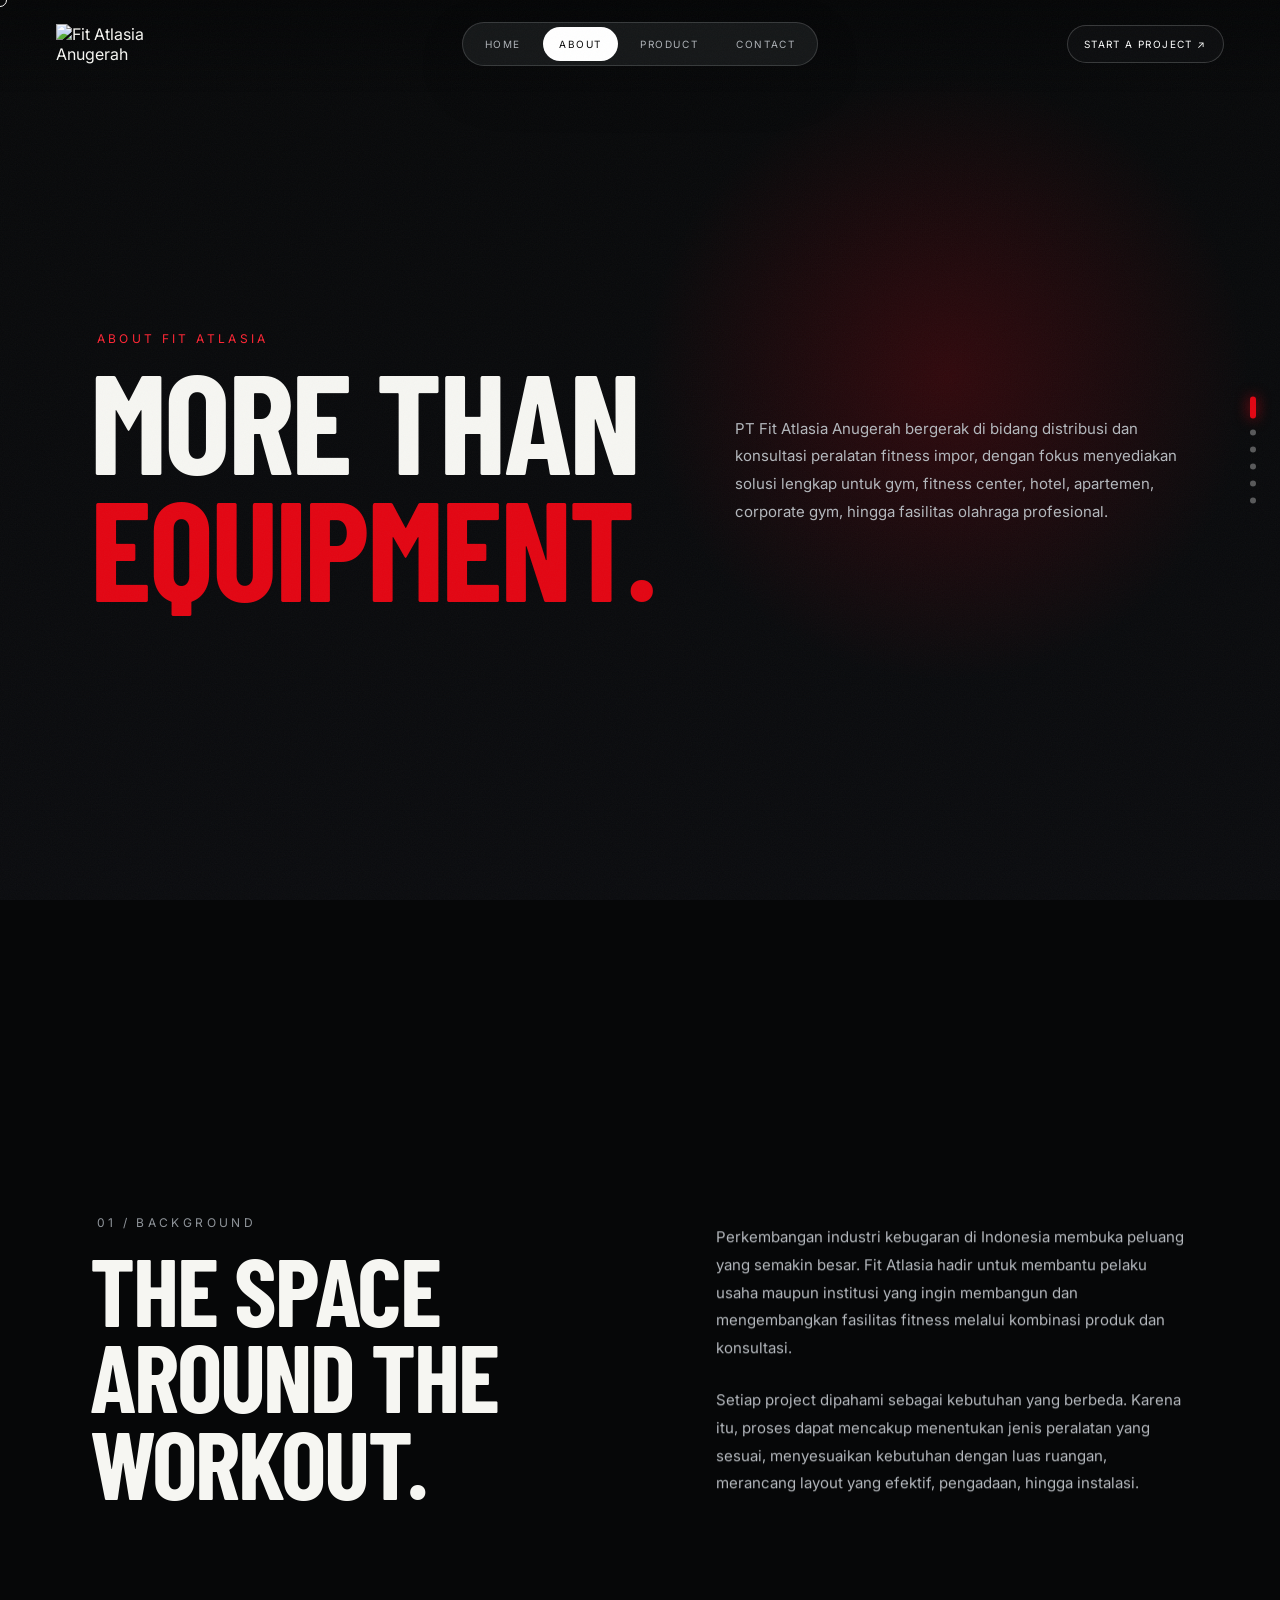
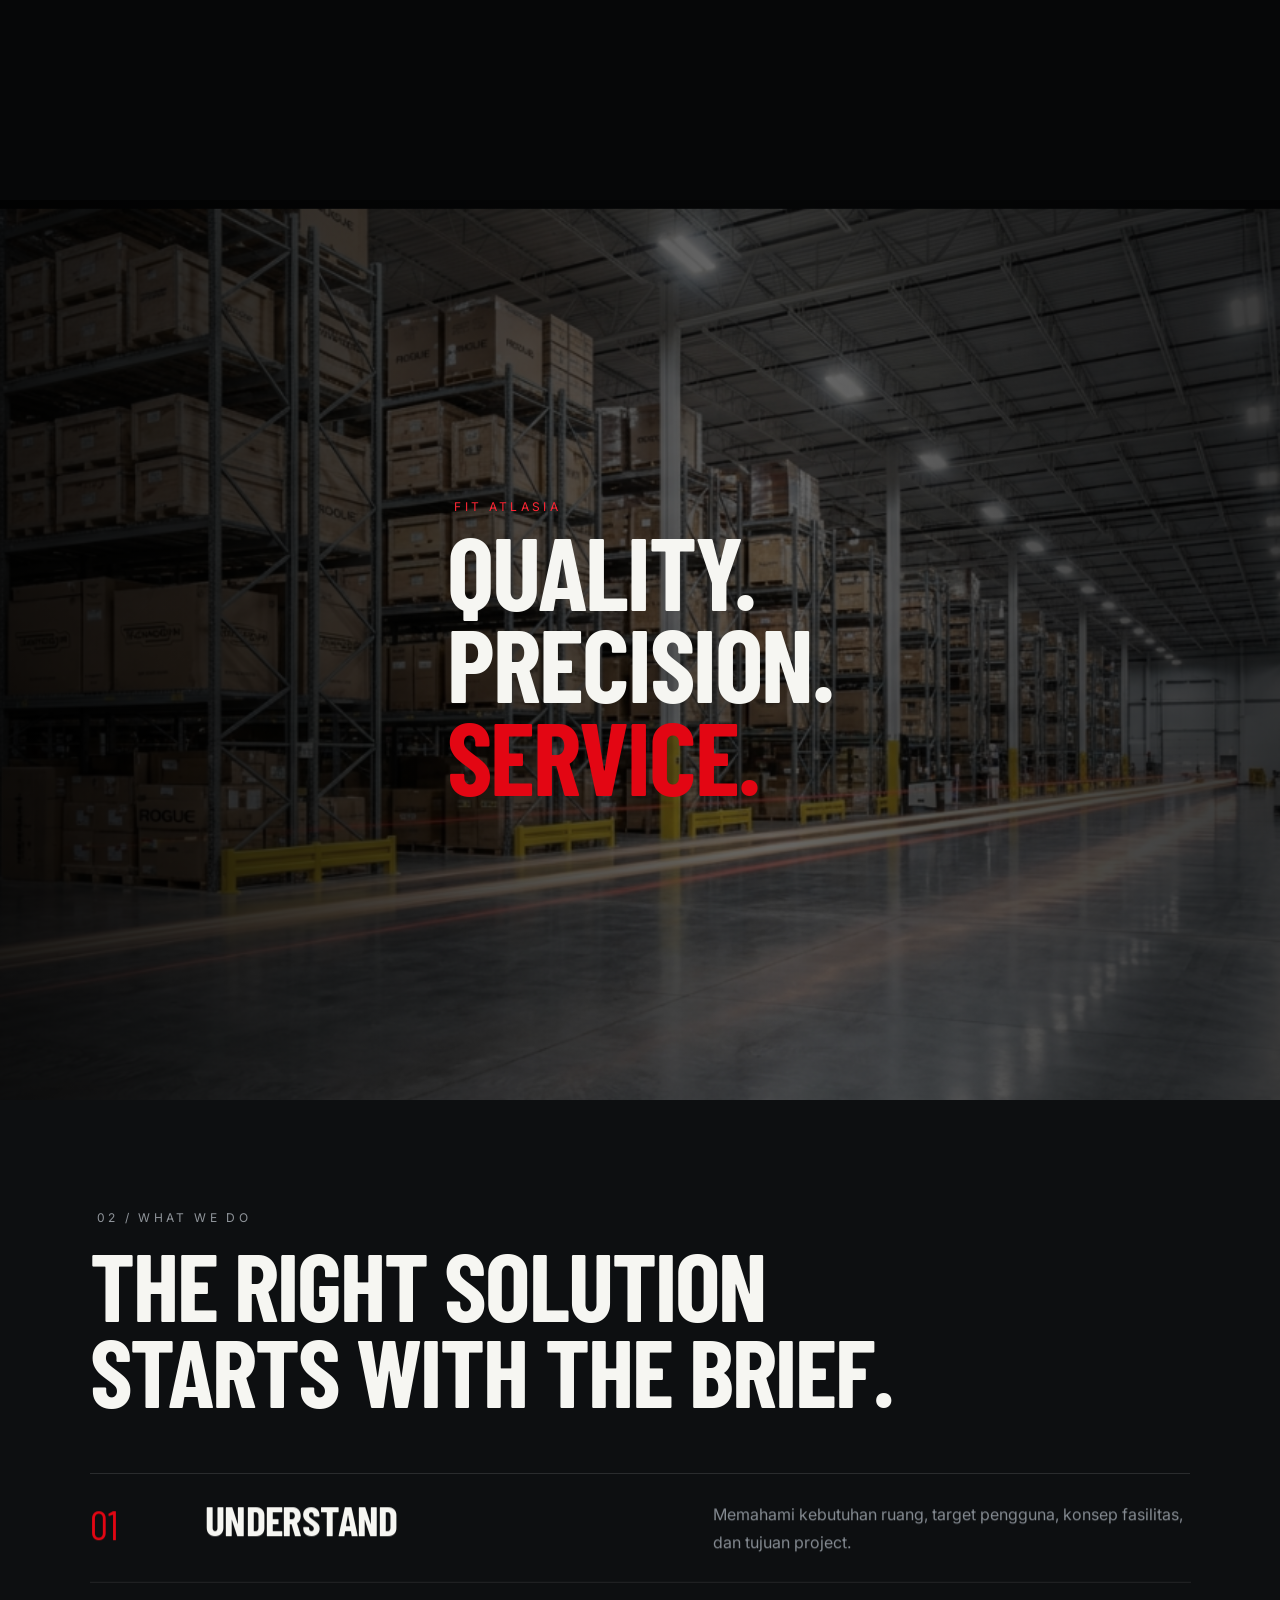
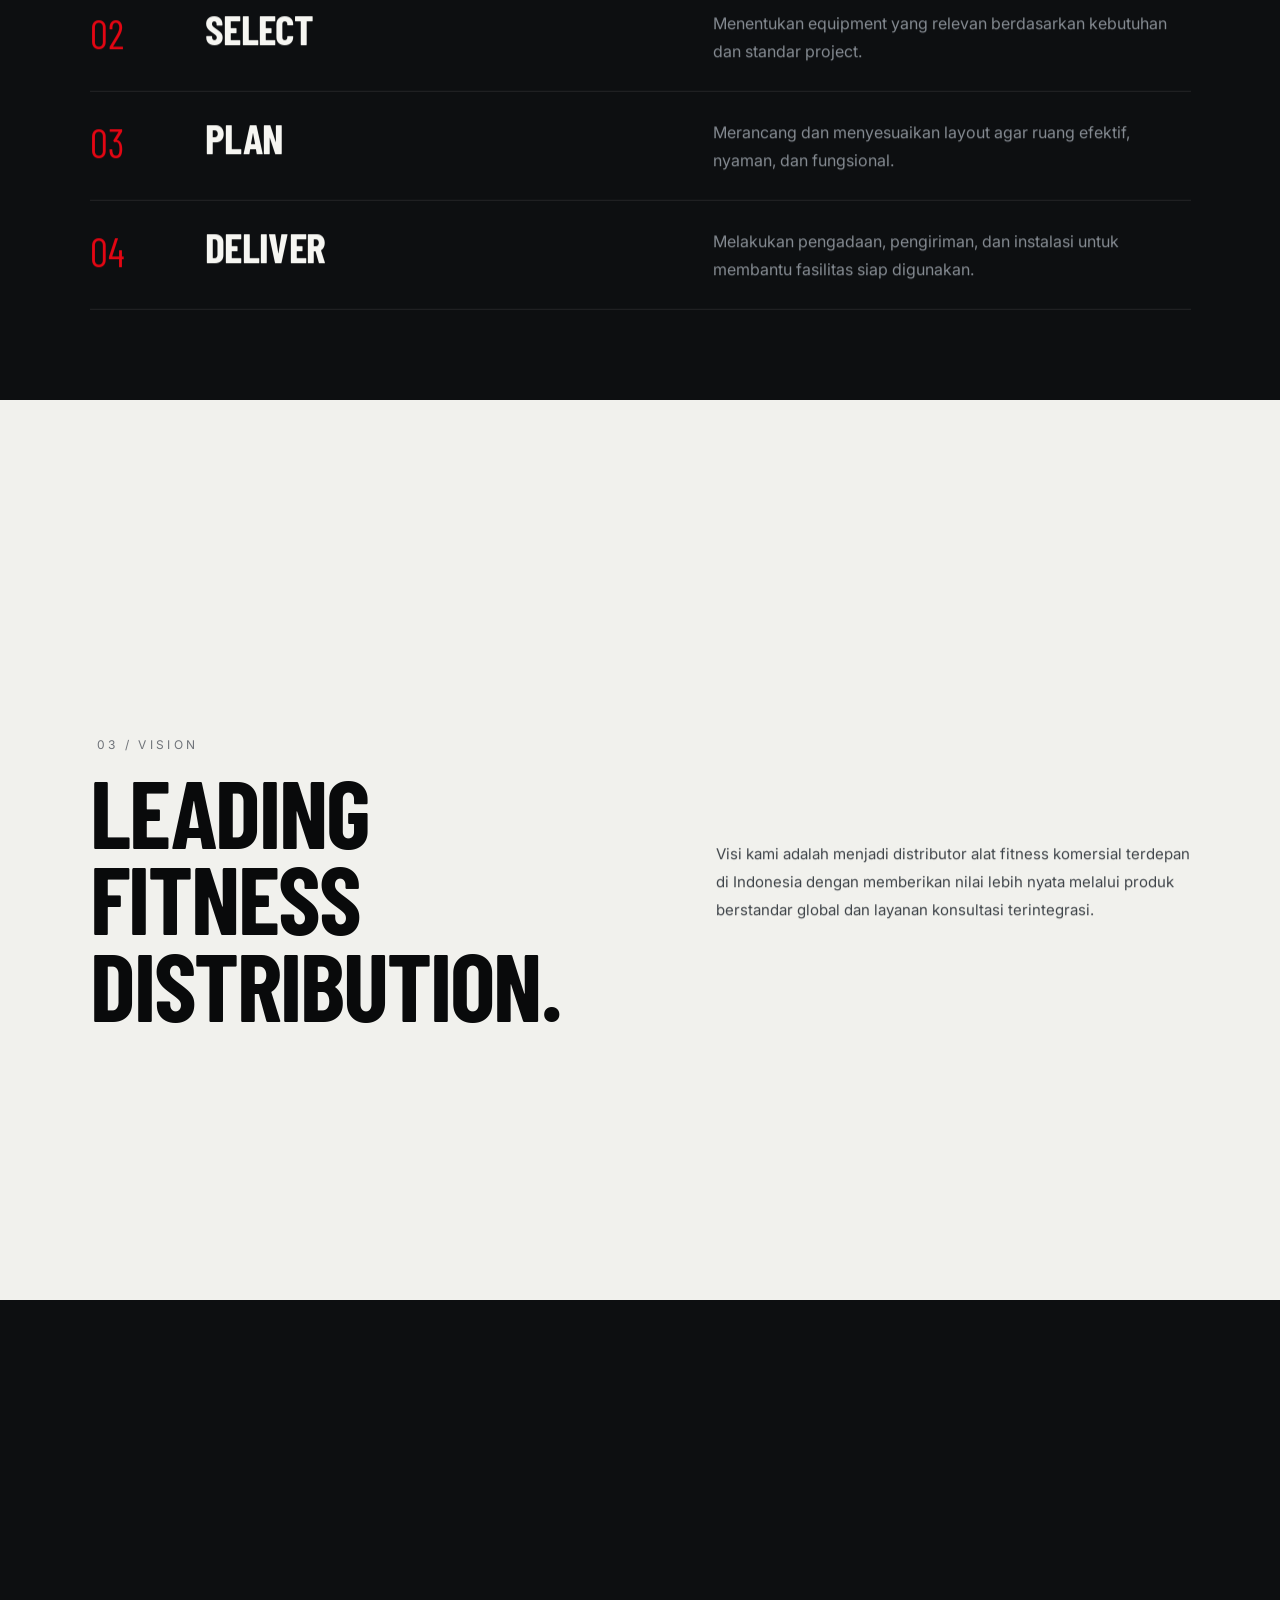
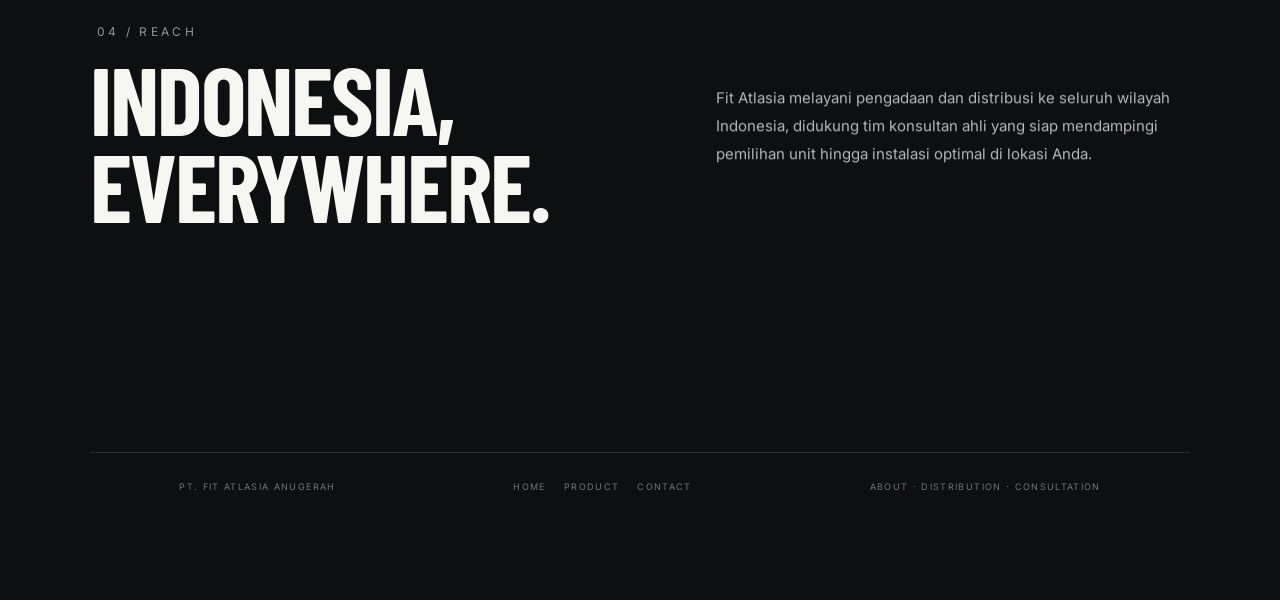
==== about/index.html @ 34ae6085 "fix: broken image flash + clean URLs without .html extension - styles.css: img opacity:0 by default," ====
<!doctype html>
<html lang="id">
<head>
  <meta charset="utf-8"><meta name="viewport" content="width=device-width, initial-scale=1">
  <meta name="theme-color" content="#070809">
  <meta name="description" content="Tentang PT Fit Atlasia Anugerah, distribusi dan konsultasi peralatan fitness impor serta solusi lengkap fasilitas kebugaran komersial.">
  <link rel="icon" type="image/png" href="../assets/fit-logo-mark.png"><link rel="preconnect" href="https://fonts.googleapis.com"><link rel="preconnect" href="https://fonts.gstatic.com" crossorigin><link rel="stylesheet" href="../styles.css">
  <title>About | FIT ATLASIA</title>
</head>
<body>
  <a class="skip-link" href="#main">Skip to content</a><div class="progress"></div><div class="noise"></div><div class="cursor" id="cursor"></div>
  <header class="site-nav"><a class="site-brand" href="/"><img src="https://fitatlasia.untukmu.site/wp-content/uploads/2026/10/fit-logo-white.webp" alt="Fit Atlasia Anugerah"></a><nav class="site-menu"><a href="/">Home</a><a class="active" href="/about/">About</a><a href="/product/">Product</a><a href="/contact/">Contact</a></nav><div class="nav-actions"><a class="nav-cta" href="/contact/">Start a project ↗</a><button class="menu-toggle" aria-label="Open menu" aria-expanded="false"><span></span><span></span></button></div></header>
  <div class="mobile-panel"><nav><a href="/">Home</a><a href="/about/">About</a><a href="/product/">Product</a><a href="/contact/">Contact</a></nav></div>

  <main id="main">
    <section class="page-hero page-section"><div class="page-grid"><div><div class="eyebrow">About Fit Atlasia</div><h1 class="display xl">More than<br><span class="outline">equipment.</span></h1></div><div class="intro"><p class="body-copy">PT Fit Atlasia Anugerah bergerak di bidang distribusi dan konsultasi peralatan fitness impor, dengan fokus menyediakan solusi lengkap untuk gym, fitness center, hotel, apartemen, corporate gym, hingga fasilitas olahraga profesional.</p></div></div></section>

    <section class="section page-section"><div class="section-wrap split"><div><div class="kicker">01 / Background</div><h2 class="big-copy">The space<br>around the<br><span>workout.</span></h2></div><div><p class="body-copy reveal">Perkembangan industri kebugaran di Indonesia membuka peluang yang semakin besar. Fit Atlasia hadir untuk membantu pelaku usaha maupun institusi yang ingin membangun dan mengembangkan fasilitas fitness melalui kombinasi produk dan konsultasi.</p><p class="body-copy reveal" style="margin-top:24px">Setiap project dipahami sebagai kebutuhan yang berbeda. Karena itu, proses dapat mencakup menentukan jenis peralatan yang sesuai, menyesuaikan kebutuhan dengan luas ruangan, merancang layout yang efektif, pengadaan, hingga instalasi.</p></div></div></section>

    <section class="home-image page-section"><img src="../assets/warehouse.webp" alt="Fitness equipment warehouse" loading="lazy"><div class="inner"><div><div class="eyebrow">Fit Atlasia</div><h2 class="display lg">Quality.<br>Precision.<br><span style="color:var(--red)">Service.</span></h2></div></div></section>

    <section class="section dark page-section"><div class="section-wrap"><div class="kicker">02 / What we do</div><h2 class="big-copy">The right solution<br>starts with <span>the brief.</span></h2><div class="timeline"><div class="timeline-item reveal"><div class="n">01</div><h3>Understand</h3><p>Memahami kebutuhan ruang, target pengguna, konsep fasilitas, dan tujuan project.</p></div><div class="timeline-item reveal"><div class="n">02</div><h3>Select</h3><p>Menentukan equipment yang relevan berdasarkan kebutuhan dan standar project.</p></div><div class="timeline-item reveal"><div class="n">03</div><h3>Plan</h3><p>Merancang dan menyesuaikan layout agar ruang efektif, nyaman, dan fungsional.</p></div><div class="timeline-item reveal"><div class="n">04</div><h3>Deliver</h3><p>Melakukan pengadaan, pengiriman, dan instalasi untuk membantu fasilitas siap digunakan.</p></div></div></div></section>

    <section class="section paper page-section"><div class="section-wrap split"><div><div class="kicker">03 / Vision</div><h2 class="big-copy">Leading<br>fitness<br><span>distribution.</span></h2></div><div><p class="body-copy dark reveal">Visi kami adalah menjadi distributor alat fitness komersial terdepan di Indonesia dengan memberikan nilai lebih nyata melalui produk berstandar global dan layanan konsultasi terintegrasi.</p></div></div></section>

    <section class="section dark page-section has-footer"><div class="section-wrap split"><div><div class="kicker">04 / Reach</div><h2 class="big-copy">Indonesia,<br><span>everywhere.</span></h2></div><div><p class="body-copy reveal">Fit Atlasia melayani pengadaan dan distribusi ke seluruh wilayah Indonesia, didukung tim konsultan ahli yang siap mendampingi pemilihan unit hingga instalasi optimal di lokasi Anda.</p></div></div><footer class="site-footer"><span>PT. FIT ATLASIA ANUGERAH</span><div class="footer-links"><a href="/">Home</a><a href="/product/">Product</a><a href="/contact/">Contact</a></div><span>About · Distribution · Consultation</span></footer></section>
  </main>
  <script defer src="https://cdn.jsdelivr.net/npm/gsap@3.13.0/dist/gsap.min.js"></script><script defer src="https://cdn.jsdelivr.net/npm/gsap@3.13.0/dist/ScrollTrigger.min.js"></script><script defer src="../app.js"></script>
</body></html>
---- styles.css ----
@import url('https://fonts.googleapis.com/css2?family=Barlow+Condensed:wght@500;600;700;800;900&family=Inter:wght@400;500;600;700;800&display=swap');

:root{
  --red:#e30613;
  --red-bright:#ff2634;
  --ink:#060708;
  --ink-2:#0d0f11;
  --ink-3:#14171a;
  --paper:#f1f1ed;
  --paper-2:#dedfdb;
  --white:#f6f6f2;
  --muted:#9a9ea4;
  --muted-dark:#64686e;
  --line:rgba(255,255,255,.12);
  --line-dark:rgba(0,0,0,.12);
  --display:'Barlow Condensed',Impact,sans-serif;
  --body:Inter,system-ui,-apple-system,BlinkMacSystemFont,'Segoe UI',sans-serif;
  --shadow:0 34px 110px rgba(0,0,0,.34);
  --radius:26px;
  --container:1380px;
}

*{box-sizing:border-box}
html{scroll-behavior:auto}
body{margin:0;background:var(--ink);color:var(--white);font-family:var(--body);overflow-x:hidden}
body.no-scroll{overflow:hidden}
a{color:inherit;text-decoration:none}
button,input,textarea,select{font:inherit}
button{cursor:pointer}
img,video{max-width:100%}
::selection{background:var(--red);color:#fff}

/* accessibility */
.skip-link{position:fixed;left:16px;top:16px;transform:translateY(-160%);z-index:1000;padding:12px 16px;background:#fff;color:#000;border-radius:999px}
.skip-link:focus{transform:none}
.sr-only{position:absolute!important;width:1px!important;height:1px!important;padding:0!important;margin:-1px!important;overflow:hidden!important;clip:rect(0,0,0,0)!important;white-space:nowrap!important;border:0!important}

/* shared chrome */
.progress{position:fixed;inset:0 auto auto 0;width:0;height:2px;background:var(--red);z-index:120}
.noise{position:fixed;inset:0;z-index:100;pointer-events:none;opacity:.035;background-image:url("data:image/svg+xml,%3Csvg xmlns='http://www.w3.org/2000/svg' width='180' height='180' viewBox='0 0 180 180'%3E%3Cfilter id='n'%3E%3CfeTurbulence type='fractalNoise' baseFrequency='.85' numOctaves='4' stitchTiles='stitch'/%3E%3C/filter%3E%3Crect width='100%25' height='100%25' filter='url(%23n)'/%3E%3C/svg%3E")}
.cursor{position:fixed;left:0;top:0;width:14px;height:14px;border:1px solid #fff;border-radius:50%;z-index:150;pointer-events:none;transform:translate(-50%,-50%);mix-blend-mode:difference;transition:width .2s ease,height .2s ease,background .2s ease}
.cursor.is-hover{width:46px;height:46px;background:#fff}

.site-nav{position:fixed;top:0;left:0;right:0;z-index:90;display:grid;grid-template-columns:1fr auto 1fr;align-items:center;gap:24px;padding:22px 4.4vw;pointer-events:none}
.site-nav>*{pointer-events:auto}
.site-nav::before{content:"";position:absolute;inset:0 0 auto;height:92px;background:linear-gradient(180deg,rgba(5,6,7,.86),transparent);z-index:-1}
.site-brand{display:flex;align-items:center;width:max-content}
.site-brand img{display:block;width:158px;height:auto;max-height:42px;max-width:158px;object-fit:contain}
.site-menu{display:flex;gap:6px;align-items:center;padding:4px 6px;border:1px solid rgba(255,255,255,.15);border-radius:999px;background:rgba(30,32,34,.66);backdrop-filter:blur(14px);box-shadow:0 18px 55px rgba(0,0,0,.12)}
.site-menu a{padding:11px 16px;border-radius:999px;font-size:10px;letter-spacing:.16em;text-transform:uppercase;color:#aeb2b7;transition:.28s ease}
.site-menu a:hover,.site-menu a.active{background:#fff;color:#0a0a0a}
.nav-actions{display:flex;justify-content:flex-end;align-items:center;gap:8px}
.nav-cta,.mini-icon-btn{border:1px solid rgba(255,255,255,.18);background:rgba(18,20,22,.58);color:#fff;backdrop-filter:blur(14px);transition:.3s ease}
.nav-cta{display:inline-flex;align-items:center;justify-content:center;padding:12px 16px;border-radius:999px;font-size:10px;letter-spacing:.14em;text-transform:uppercase}
.nav-cta:hover{background:#fff;color:#050505}
.mini-icon-btn{width:40px;height:40px;border-radius:50%;display:grid;place-items:center}
.mini-icon-btn:hover{background:#fff;color:#000}
.menu-toggle{display:none;border:0;background:rgba(20,22,24,.72);backdrop-filter:blur(14px);color:#fff;width:44px;height:44px;border-radius:50%}
.menu-toggle span{display:block;width:18px;height:1px;background:currentColor;margin:4px auto;transition:.3s}
.mobile-panel{position:fixed;inset:0;z-index:85;display:grid;place-items:center;background:rgba(5,6,7,.97);opacity:0;visibility:hidden;pointer-events:none;transition:.35s ease}
.mobile-panel.open{opacity:1;visibility:visible;pointer-events:auto}
.mobile-panel nav{display:grid;gap:10px;padding:12vh 10vw}
.mobile-panel a{font-family:var(--display);font-size:18vw;line-height:.82;text-transform:uppercase;letter-spacing:-.04em}
.mobile-panel a:nth-child(even){color:var(--red)}

/* typography */
.eyebrow,.kicker{padding-left:7px;font-size:12px;letter-spacing:.28em;text-transform:uppercase;color:var(--red-bright)}
.eyebrow{margin-bottom:10px}
.kicker{color:#8f949a;margin-bottom:16px}
.display{font-family:var(--display);font-weight:700;text-transform:uppercase;letter-spacing:-.02em;line-height:.9;margin:0}
.display.xl{font-size:clamp(74px,11vw,176px)}
.display.lg{font-size:clamp(60px,8vw,124px)}
.display.md{font-size:clamp(48px,5.8vw,82px)}
.display .outline,.outline{color:var(--red);-webkit-text-stroke:0}
.big-copy{font-family:var(--display);font-weight:700;font-size:clamp(62px,7.5vw,116px);line-height:.9;letter-spacing:-.02em;text-transform:uppercase;margin:0}
.body-copy{font-size:15px;line-height:1.85;color:#b4b8bd;max-width:640px}
.body-copy.dark{color:#3f4449}
.small-copy{font-size:11px;line-height:1.7;color:#7a7f86}

/* base sections */
.section{
  min-height:100svh;
  padding:100px 7vw 80px;
  display:flex; 
  flex-direction:column;
  justify-content:center;
  align-items:center;
  position:relative;
  box-sizing:border-box;
  scroll-snap-align:start;
}
.page-section{
  min-height:100svh;
  box-sizing:border-box;
  display:flex;
  flex-direction:column;
  align-items:center;
  position:relative;
  width:100%;
  overflow-x:hidden;
  scroll-snap-align:start;
}
.page-section > .section-wrap,
.page-section > .page-grid,
.page-section > .inner,
.page-section > .copy{
  margin-block:auto;
}
.page-section.has-footer{
  justify-content:space-between;
}
.page-section.has-footer > .section-wrap,
.page-section.has-footer > .page-grid,
.page-section.has-footer > .inner{
  margin-block:auto;
}
.page-section.has-footer > .site-footer{
  width:100%;
  position:relative;
  z-index:5;
}
.section.dark{background:var(--ink-2)}
.section.paper{background:var(--paper);color:#090a0b;padding:64px 0 0;display:flex;flex-direction:column;justify-content:space-between}
.section.paper .section-wrap{padding:0 7vw;margin-block:auto}
.section.paper .ticker{margin-top:28px}
.section.paper .kicker{color:#70747a}
.section-wrap{width:min(100%,var(--container));margin-inline:auto}
.split{display:grid;grid-template-columns:minmax(0,1.05fr) minmax(0,.95fr);gap:8vw;align-items:center}
.reveal{opacity:0;transform:translateY(40px)}

/* home */
.home-hero{
  position:relative;
  min-height:100svh;
  height:100svh;
  overflow:hidden;
  display:flex;
  flex-direction:column;
  align-items:flex-start;
  justify-content:center;
  background:#070809;
  scroll-snap-align:start;
  padding:0;
}
.home-hero video{position:absolute;inset:0;width:100%;height:100%;object-fit:cover;z-index:0;filter:brightness(.82) contrast(1.05) saturate(.95)}
.home-hero::after{content:"";position:absolute;inset:0;background:radial-gradient(circle at 74% 46%,rgba(227,6,19,.22),transparent 40%),linear-gradient(90deg,rgba(7,8,9,.88) 0%,rgba(7,8,9,.65) 32%,rgba(7,8,9,.18) 64%,transparent 100%),linear-gradient(180deg,rgba(7,8,9,.35) 0%,transparent 35%,rgba(7,8,9,.7) 100%);z-index:1;pointer-events:none}
.home-hero .copy{position:relative;z-index:3;width:100%;max-width:860px;padding:0 3vw 0 4.4vw;box-sizing:border-box}
.home-hero .sub{margin-top:26px;max-width:560px}
.home-hero-actions{display:flex;gap:10px;align-items:center;margin-top:26px}
.primary-btn,.ghost-btn{display:inline-flex;align-items:center;justify-content:center;min-height:48px;padding:0 19px;border-radius:999px;font-size:10px;letter-spacing:.16em;text-transform:uppercase;transition:.3s ease}
.primary-btn{background:var(--red);color:#fff;border:1px solid var(--red)}
.primary-btn:hover{background:#fff;border-color:#fff;color:#000;transform:translateY(-2px)}
.ghost-btn{border:1px solid rgba(255,255,255,.2);background:rgba(15,16,18,.35);color:#fff;backdrop-filter:blur(10px)}
.ghost-btn:hover{border-color:#fff;background:#fff;color:#000}
.scroll-indicator{position:absolute;right:5vw;bottom:6vh;z-index:4;writing-mode:vertical-rl;display:flex;gap:10px;align-items:center;color:#c0c3c7;font-size:9px;text-transform:uppercase;letter-spacing:.3em}
.scroll-indicator::before{content:"";display:block;width:1px;height:58px;background:linear-gradient(var(--red),transparent)}
.orbit{position:absolute;left:50%;top:48%;width:min(58vw,760px);aspect-ratio:1;transform:translate(-50%,-50%);border:1px solid rgba(255,255,255,.08);border-radius:50%;z-index:2;pointer-events:none}
.orbit::before,.orbit::after{content:"";position:absolute;border-radius:50%;inset:9%;border:1px dashed rgba(255,255,255,.07)}
.orbit::after{inset:28%;border-style:solid;border-color:rgba(227,6,19,.17)}

.home-image{
  height:100svh;
  min-height:100svh;
  position:relative;
  overflow:hidden;
  display:flex;
  align-items:center;
  justify-content:center;
  scroll-snap-align:start;
}
.home-image img{position:absolute;inset:-7% 0;width:100%;height:114%;object-fit:cover;filter:brightness(.5) saturate(.78)}
.home-image::after{content:"";position:absolute;inset:0;background:linear-gradient(90deg,rgba(0,0,0,.78),rgba(0,0,0,.18) 60%,rgba(0,0,0,.55))}
.home-image .inner{position:relative;z-index:2;height:100%;display:flex;align-items:center;padding:0 7vw}
.home-image .inner>div{max-width:780px}

.quote{border-left:1px solid var(--red);padding-left:24px}
.quote strong{font-family:var(--display);font-weight:700;font-size:42px;line-height:1.02;text-transform:uppercase;letter-spacing:-.015em}
.quote p{margin:18px 0 0;color:#8f949a;line-height:1.8}
.stat-grid{display:grid;grid-template-columns:repeat(4,1fr);margin-top:74px;border-top:1px solid var(--line);border-bottom:1px solid var(--line)}
.stat{padding:26px 18px 28px 0;border-right:1px solid var(--line)}
.stat:last-child{border-right:0}.stat b{display:block;font-family:var(--display);font-size:58px;line-height:.9;color:#fff}.stat span{display:block;margin-top:8px;font-size:10px;letter-spacing:.14em;text-transform:uppercase;color:#747a81}

.machine-section{
  position:relative;
  min-height:100svh;
  padding:80px 7vw 60px;
  background:#08090a;
  overflow:hidden;
  display:flex;
  flex-direction:column;
  justify-content:center;
  align-items:center;
  scroll-snap-align:start;
}
.machine-head{display:flex;align-items:flex-end;justify-content:space-between;gap:60px;width:100%}
.machine-head>div:last-child{max-width:460px}
.machine-stage{position:relative;height:min(70vh,660px);min-height:460px;display:grid;place-items:center;width:100%}
.machine-glow{position:absolute;width:min(62vw,920px);aspect-ratio:1;border-radius:50%;background:radial-gradient(circle,rgba(227,6,19,.18),transparent 65%);filter:blur(10px)}
#machineScene{position:relative;z-index:2;width:min(94vw,1040px);height:min(72vh,680px)}
.machine-ui{position:absolute;left:0;right:0;bottom:3%;z-index:3;display:flex;justify-content:space-between;align-items:end;gap:24px;font-size:9px;letter-spacing:.18em;text-transform:uppercase;color:#71767d}
.machine-ui .spec{max-width:280px;border-top:1px solid var(--line);padding-top:12px}
.machine-ui b{display:block;color:#fff;margin-bottom:6px}
.machine-ui span{display:block;color:#747a80;line-height:1.7}

.brand-grid{display:grid;grid-template-columns:repeat(5,1fr);gap:14px;margin-top:28px}
.brand-card{position:relative;overflow:hidden;min-height:165px;height:clamp(165px,20vh,220px);border:1px solid rgba(0,0,0,.08);background:#111317;border-radius:20px}
.brand-card img{width:100%;height:100%;min-height:165px;object-fit:cover;transition:transform .8s ease}
.brand-card::after{content:"";position:absolute;inset:auto 0 0;height:48%;background:linear-gradient(transparent,rgba(0,0,0,.82))}
.brand-card:hover img{transform:scale(1.05)}
.brand-caption{position:absolute;left:14px;bottom:14px;z-index:2;display:inline-flex;align-items:center;padding:7px 11px;border-radius:999px;background:#0c0d0f;color:#fff;font-size:9px;letter-spacing:.14em;text-transform:uppercase}

.ticker{
  overflow:hidden;
  white-space:nowrap;
  border-top:1px solid var(--line);
  border-bottom:1px solid var(--line);
  padding:22px 0;
  background:#08090a;
  color:#ffffff;
  position:relative;
  width:100%;
  user-select:none;
}
.ticker-track{
  display:flex;
  width:max-content;
  animation:tickerMarquee 26s linear infinite;
  will-change:transform;
}
.ticker:hover .ticker-track{
  animation-play-state:paused;
}
.ticker-group{
  display:inline-flex;
  align-items:center;
  gap:46px;
  padding-right:46px;
  font-family:var(--display);
  font-size:clamp(36px,4.2vw,58px);
  font-weight:800;
  line-height:.92;
  text-transform:uppercase;
  letter-spacing:-.01em;
  color:#ffffff;
  flex-shrink:0;
}
.ticker-group span{
  color:#ffffff;
}
.ticker-group span:nth-child(even){
  color:var(--red);
}
@keyframes tickerMarquee{
  0%{transform:translate3d(0,0,0)}
  100%{transform:translate3d(-50%,0,0)}
}

/* internal pages */
.page-hero{
  position:relative;
  min-height:100svh;
  display:flex;
  align-items:center;
  justify-content:center;
  overflow:hidden;
  padding:120px 7vw 80px;
  background:#090a0b;
  scroll-snap-align:start;
}
.page-hero::before{content:"";position:absolute;inset:0;background:radial-gradient(circle at 74% 42%,rgba(227,6,19,.18),transparent 28%),linear-gradient(180deg,#08090a,#0b0c0f)}
.page-grid{position:relative;z-index:2;width:min(100%,var(--container));margin:auto;display:grid;grid-template-columns:minmax(0,1.1fr) minmax(0,.9fr);gap:7vw;align-items:center}
.page-grid .intro{max-width:620px}

.timeline{margin-top:60px;border-top:1px solid var(--line);width:100%}
.timeline-item{display:grid;grid-template-columns:85px 1fr minmax(0,1fr);gap:30px;padding:26px 0;border-bottom:1px solid var(--line);align-items:start}
.timeline-item .n{font-family:var(--display);font-size:40px;color:var(--red)}
.timeline-item h3{font-family:var(--display);font-weight:700;font-size:42px;line-height:.94;letter-spacing:-.015em;text-transform:uppercase;margin:0}
.timeline-item p{margin:0;color:#858b92;line-height:1.75}

/* Product: single-viewport experience */
html.product-page,
html.product-page body{height:100%;min-height:100%;overflow:hidden}
body.product-immersive{background:#08090b;overscroll-behavior:none}
body.product-immersive .progress{display:none}
body.product-immersive .site-footer{display:none}

.product-stage{
  position:fixed;
  inset:0;
  width:100%;
  height:100dvh;
  min-height:100svh;
  overflow:hidden;
  isolation:isolate;
  background:#08090b;
  color:#f6f6f2;
  touch-action:none;
  overscroll-behavior:none;
  --bg-a:#0c1014;
  --bg-b:#171c21;
  --glow:rgba(227,6,19,.36);
}
.product-bg{
  position:absolute;inset:0;z-index:-10;
  background:
    radial-gradient(circle at 50% 48%,var(--glow) 0%,rgba(227,6,19,.15) 30%,transparent 62%),
    radial-gradient(circle at 50% 50%,rgba(255,255,255,.04) 0%,transparent 50%),
    linear-gradient(135deg,var(--bg-a),var(--bg-b));
  transform:scale(1.05);
  will-change:background;
}
.product-vignette{position:absolute;inset:0;z-index:-5;background:radial-gradient(circle at center,transparent 35%,rgba(0,0,0,.1) 56%,rgba(0,0,0,.78) 100%);pointer-events:none}
.product-glow{position:absolute;border-radius:50%;pointer-events:none;filter:blur(50px);opacity:.46;mix-blend-mode:screen}
.product-glow-a{
  width:min(52vw,680px);
  height:min(52vw,680px);
  left:50%;
  top:48%;
  transform:translate(-50%,-50%);
  background:var(--glow);
  filter:blur(85px);
  opacity:.55;
  will-change:transform,opacity;
}
.product-glow-b{width:22vw;height:22vw;right:9%;bottom:2%;background:rgba(255,255,255,.05)}
.product-gridline{position:absolute;inset:0;z-index:-3;opacity:.23;pointer-events:none;background:linear-gradient(rgba(255,255,255,.035) 1px,transparent 1px),linear-gradient(90deg,rgba(255,255,255,.035) 1px,transparent 1px);background-size:90px 90px;mask-image:linear-gradient(180deg,transparent,black 20%,black 80%,transparent)}

.product-shell{
  position:relative;
  z-index:2;
  width:100%;
  height:100%;
  display:grid;
  grid-template-columns:minmax(280px,330px) 1fr minmax(280px,330px);
  align-items:center;
  padding:72px 4vw 36px;
  gap:2vw;
}
.product-copy{align-self:center;max-width:360px;padding-top:0}
.product-copy-head{display:flex;justify-content:space-between;align-items:center;margin-bottom:18px;width:100%}
.product-copy-head .product-kicker{margin-bottom:0}
.product-copy-head .product-arrows{margin-bottom:0}
.product-arrows{display:flex;gap:8px;margin-bottom:24px}
.product-arrow-btn{width:40px;height:40px;border-radius:50%;border:1px solid rgba(255,255,255,.18);background:rgba(8,10,12,.34);backdrop-filter:blur(14px);color:#fff;display:grid;place-items:center;font-size:16px;line-height:1;transition:transform .28s ease,background .28s ease,color .28s ease,border-color .28s ease}
.product-arrow-btn:hover{transform:translateY(-2px);background:#fff;color:#000;border-color:#fff}
.product-kicker{font-size:9px;letter-spacing:.3em;text-transform:uppercase;color:#ff3642;margin-bottom:10px}
.product-title{font-family:var(--display);font-weight:700;font-size:clamp(30px,3.2vw,46px);line-height:.96;letter-spacing:-.015em;text-transform:uppercase;margin:0;color:#f6f6f2}
.product-title span{color:transparent;-webkit-text-stroke:1px rgba(246,246,242,.92)}
.product-sku-line{margin-top:8px;font-family:var(--display);font-size:clamp(20px,1.9vw,28px);line-height:1;color:#f6f6f2;letter-spacing:-.02em}
.product-sku-line span{color:var(--red);font-weight:700}
.product-description{max-width:340px;margin:14px 0 0;color:#b2b8bf;font-size:12.5px;line-height:1.72}

.product-actions{display:flex;flex-direction:column;gap:10px;margin-top:20px;align-items:flex-start}
.product-cta-wa{
  display:inline-flex;
  align-items:center;
  gap:10px;
  padding:12px 20px;
  border-radius:999px;
  background:var(--red);
  color:#fff;
  border:1px solid var(--red);
  font-size:10px;
  font-weight:700;
  letter-spacing:.14em;
  text-transform:uppercase;
  box-shadow:0 10px 24px rgba(227,6,19,.28);
  transition:background .28s ease,border-color .28s ease,box-shadow .28s ease,transform .28s ease;
}
.product-cta-wa .wa-icon{flex-shrink:0;fill:currentColor}
.product-cta-wa:hover{
  background:#25d366;
  border-color:#25d366;
  color:#fff;
  box-shadow:0 12px 30px rgba(37,211,102,.45);
  transform:translateY(-2px);
}
.product-brief-link{
  display:inline-flex;
  align-items:center;
  font-size:9px;
  letter-spacing:.16em;
  text-transform:uppercase;
  color:#7e868e;
  padding-left:4px;
  transition:color .25s ease;
}
.product-brief-link:hover{color:#fff}

.product-visual{
  position:relative;
  width:100%;
  height:calc(100vh - 120px);
  max-height:800px;
  display:grid;
  place-items:center;
  align-content:center;
  perspective:1200px;
  transform-style:preserve-3d;
  pointer-events:auto;
}
.visual-orbit{position:absolute;left:50%;top:49%;translate:-50% -50%;border:1px solid rgba(255,255,255,.08);border-radius:50%;pointer-events:none;transform-style:preserve-3d}
.visual-orbit-one{width:min(50vw,700px);aspect-ratio:1;transform:translate(-50%,-50%) rotateX(66deg) rotateZ(-12deg)}
.visual-orbit-two{width:min(35vw,500px);aspect-ratio:1;transform:translate(-50%,-50%) rotateY(74deg) rotateZ(22deg);border-color:rgba(227,6,19,.14)}
.visual-floor{position:absolute;left:50%;bottom:10%;width:50%;height:10%;translate:-50% 0;background:radial-gradient(ellipse at center,rgba(0,0,0,.68),transparent 70%);filter:blur(18px);pointer-events:none}
.product-3d-stack{
  position:relative;
  width:min(52vw,740px);
  height:min(68vh,660px);
  display:grid;
  place-items:center;
  transform-style:preserve-3d;
  will-change:transform;
}
.product-image-layer{position:absolute;inset:0;display:grid;place-items:center;transform-style:preserve-3d;will-change:transform,opacity;pointer-events:none;opacity:0;transform:translate3d(0,0,0)}
.product-image-layer.active{opacity:1;transform:translate3d(0,0,0)}
.product-image-layer img{
  width:100%;
  height:100%;
  max-height:64vh;
  object-fit:contain;
  object-position:center center;
  display:block;
  filter:drop-shadow(0 28px 36px rgba(0,0,0,.62));
  transform:translate3d(0,0,0);
  user-select:none;
  -webkit-user-drag:none;
  opacity:0;
  transition:opacity .35s ease;
}
.product-image-layer img.img-loaded{opacity:1}
/* Prevent broken image icon from ever showing */
img:not([src]),img[src=""]{visibility:hidden!important}

.product-image-caption{position:absolute;left:50%;bottom:16px;translate:-50% 0;text-align:center;z-index:6;width:100%;pointer-events:none}
.product-image-caption strong{display:block;font-family:var(--display);font-weight:700;font-size:clamp(18px,1.6vw,26px);line-height:.95;letter-spacing:-.02em}
.product-image-caption span{display:block;margin-top:6px;color:#7b838a;font-size:8px;letter-spacing:.24em;text-transform:uppercase}

.product-meta{
  align-self:center;
  justify-self:end;
  width:100%;
  display:flex;
  flex-direction:column;
  align-items:flex-end;
  text-align:right;
  padding-top:0;
}
.product-index-wrap{display:flex;align-items:baseline;gap:12px;margin-bottom:34px}
.product-index-label{font-size:8px;letter-spacing:.24em;text-transform:uppercase;color:#7e858c}
.product-index{font-family:var(--display);font-size:28px;line-height:1;color:#fff;letter-spacing:-.02em}
.product-meta-list{width:min(180px,100%)}
.product-meta-item{border-top:1px solid rgba(255,255,255,.14);padding:10px 0 12px}
.product-meta-item span{display:block;font-size:8px;letter-spacing:.2em;text-transform:uppercase;color:#747b82;margin-bottom:6px}
.product-meta-item strong{display:block;font-family:var(--display);font-size:30px;line-height:.9;text-transform:uppercase;color:#f6f6f2}
.scroll-hint{display:flex;flex-direction:column;align-items:flex-end;gap:8px;margin-top:26px;color:#767d84;font-size:8px;letter-spacing:.18em;text-transform:uppercase}
.scroll-dot{width:7px;height:7px;border-radius:50%;background:var(--red);box-shadow:0 0 0 0 rgba(227,6,19,.6);animation:productPulse 1.9s infinite}
@keyframes productPulse{0%{box-shadow:0 0 0 0 rgba(227,6,19,.55)}70%{box-shadow:0 0 0 11px rgba(227,6,19,0)}100%{box-shadow:0 0 0 0 rgba(227,6,19,0)}}

.product-next-peek{position:absolute;right:4vw;bottom:4vh;z-index:8;width:120px;display:grid;gap:8px;justify-items:end}
.peek-label{font-size:7px;letter-spacing:.22em;text-transform:uppercase;color:#7b8288}
.peek-card{position:relative;width:120px;height:108px;border-radius:18px;border:1px solid rgba(255,255,255,.14);background:rgba(10,12,14,.3);backdrop-filter:blur(14px);box-shadow:0 18px 70px rgba(0,0,0,.28);overflow:hidden;color:#fff;text-align:left;padding:0;transition:transform .35s ease,border-color .35s ease,background .35s ease}
.peek-card:hover{transform:translateY(-4px);border-color:rgba(255,255,255,.3);background:rgba(15,17,20,.45)}
.peek-image-wrap{position:absolute;inset:0;display:grid;place-items:center}
.peek-image-wrap img{width:90%;height:86%;object-fit:contain;filter:drop-shadow(0 16px 17px rgba(0,0,0,.44));transition:transform .5s ease}
.peek-card:hover img{transform:scale(1.04) translateY(-2px)}
.peek-meta{position:absolute;left:9px;right:9px;bottom:8px;display:flex;justify-content:space-between;align-items:center;font-size:8px;letter-spacing:.12em;text-transform:uppercase}

.product-nav-index{position:absolute;left:4vw;bottom:4.2vh;z-index:7;display:flex;align-items:center;gap:11px;font-size:8px;letter-spacing:.2em;text-transform:uppercase;color:#6e757c}
.product-nav-index .nav-line{width:30px;height:1px;background:rgba(255,255,255,.16)}
.product-status{position:absolute;left:50%;top:76%;translate:-50% -50%;z-index:20;pointer-events:none;color:#fff;font-size:9px;letter-spacing:.18em;text-transform:uppercase;opacity:0;transform:translateY(12px)}
/* Product transition states */
.product-stage.is-transitioning .product-copy,
.product-stage.is-transitioning .product-meta{pointer-events:none}

/* responsive product */
@media (max-width:1120px){
  .product-shell{grid-template-columns:minmax(250px,310px) 1fr minmax(120px,160px);gap:2vw;padding-left:3.2vw;padding-right:3.2vw}
  .product-title{font-size:clamp(28px,3.2vw,40px)}
  .product-3d-stack{width:min(56vw,720px);height:min(72vh,680px)}
  .product-next-peek{right:3.2vw}
}

@media (max-width:860px){
  html.product-page,
  html.product-page body{
    height:100%;
    min-height:100%;
    overflow:hidden;
  }

  .product-stage{
    position:fixed;
    inset:0;
    width:100%;
    height:100dvh;
    min-height:100svh;
    max-height:100dvh;
    overflow:hidden;
    display:flex;
    flex-direction:column;
  }

  .product-shell{
    display:flex;
    flex-direction:column;
    justify-content:space-between;
    align-items:stretch;
    width:100%;
    height:100%;
    padding:calc(env(safe-area-inset-top, 0px) + 68px) 5vw calc(env(safe-area-inset-bottom, 0px) + 14px);
    box-sizing:border-box;
    position:relative;
    z-index:2;
    overflow:hidden;
    gap:6px;
  }

  /* 1. TOP STATUS BAR (EQUIPMENT 01/35 & SWIPE HINT) */
  .product-meta{
    order:1;
    width:100%;
    display:flex;
    flex-direction:row;
    justify-content:space-between;
    align-items:center;
    padding:0;
    margin:0;
    align-self:stretch;
    z-index:6;
  }

  .product-index-wrap{
    display:flex;
    align-items:baseline;
    gap:8px;
    margin:0;
  }

  .product-index-label{
    font-size:8px;
    letter-spacing:.24em;
    color:#7e858c;
    font-weight:600;
  }

  .product-index{
    font-family:var(--display);
    font-size:20px;
    color:#fff;
    font-weight:700;
    letter-spacing:-.01em;
    line-height:1;
  }

  .product-meta-list{
    display:none !important;
  }

  .scroll-hint{
    display:flex;
    flex-direction:row;
    align-items:center;
    gap:7px;
    margin:0;
    color:#767d84;
    font-size:8px;
    letter-spacing:.16em;
  }

  .scroll-dot{
    width:6px;
    height:6px;
  }

  /* 2. CENTER PRODUCT 3D VISUAL STAGE */
  .product-visual{
    order:2;
    flex:1;
    min-height:0;
    width:100%;
    height:auto;
    max-height:none;
    display:flex;
    align-items:center;
    justify-content:center;
    position:relative;
    margin:0;
    padding:0;
  }

  .product-3d-stack{
    position:relative;
    width:100%;
    height:100%;
    max-height:42vh;
    display:flex;
    align-items:center;
    justify-content:center;
    transform:none;
  }

  .product-image-layer{
    position:absolute;
    inset:0;
    display:flex;
    align-items:center;
    justify-content:center;
  }

  .product-image-layer img{
    max-width:92%;
    max-height:100%;
    width:auto;
    height:auto;
    object-fit:contain;
    object-position:center center;
    filter:drop-shadow(0 18px 28px rgba(0,0,0,.75));
  }

  .visual-orbit-one{
    width:min(78vw, 320px);
    aspect-ratio:1;
    opacity:.45;
  }

  .visual-orbit-two{
    width:min(54vw, 220px);
    aspect-ratio:1;
    opacity:.35;
  }

  .visual-floor{
    position:absolute;
    left:50%;
    bottom:4%;
    width:60%;
    height:10%;
    translate:-50% 0;
    filter:blur(14px);
    opacity:.6;
  }

  /* CRITICAL: HIDE WATERMARK CAPTION TO PREVENT ANY OVERLAPPING */
  .product-image-caption{
    display:none !important;
  }

  /* 3. BOTTOM GLASSMORPHISM PRODUCT INFO SHEET */
  .product-copy{
    order:3;
    flex-shrink:0;
    width:100%;
    max-width:100%;
    margin:0;
    padding:14px 16px;
    background:rgba(12, 14, 18, 0.85);
    backdrop-filter:blur(20px);
    -webkit-backdrop-filter:blur(20px);
    border:1px solid rgba(255, 255, 255, 0.09);
    border-radius:20px;
    box-shadow:0 16px 44px rgba(0, 0, 0, 0.55);
    display:flex;
    flex-direction:column;
    gap:4px;
    position:relative;
    z-index:10;
    box-sizing:border-box;
  }

  .product-copy-head{
    display:flex;
    justify-content:space-between;
    align-items:center;
    width:100%;
    margin-bottom:2px;
  }

  .product-kicker{
    font-size:8.5px;
    letter-spacing:.24em;
    color:var(--red-bright);
    margin:0;
    font-weight:700;
  }

  .product-arrows{
    display:flex;
    gap:6px;
    margin:0;
    position:static;
    transform:none;
  }

  .product-arrow-btn{
    width:34px;
    height:34px;
    font-size:14px;
    background:rgba(255, 255, 255, 0.08);
    border:1px solid rgba(255, 255, 255, 0.16);
  }

  .product-arrow-btn:active{
    background:#fff;
    color:#000;
  }

  .product-title{
    font-size:clamp(20px, 5.2vw, 25px);
    line-height:1.04;
    margin:0;
    letter-spacing:-.02em;
  }

  .product-sku-line{
    font-size:15px;
    font-weight:700;
    color:var(--red);
    margin:2px 0 4px;
    line-height:1;
    letter-spacing:.02em;
  }

  .product-description{
    font-size:11px;
    line-height:1.48;
    color:#9ea5ad;
    margin:0 0 8px;
    max-width:100%;
    padding:0;
    display:-webkit-box;
    -webkit-line-clamp:2;
    -webkit-box-orient:vertical;
    overflow:hidden;
  }

  .product-actions{
    display:flex;
    flex-direction:row;
    gap:8px;
    margin-top:2px;
    width:100%;
    align-items:center;
  }

  .product-cta-wa{
    flex:1;
    min-height:42px;
    padding:0 14px;
    font-size:8.5px;
    font-weight:700;
    letter-spacing:.12em;
    justify-content:center;
    gap:6px;
    border-radius:999px;
  }

  .product-cta-wa .wa-icon{
    width:15px;
    height:15px;
  }

  .product-brief-link{
    flex-shrink:0;
    min-height:42px;
    padding:0 12px;
    font-size:8px;
    letter-spacing:.12em;
    display:inline-flex;
    align-items:center;
    justify-content:center;
    border:1px solid rgba(255, 255, 255, 0.16);
    border-radius:999px;
    color:#d2d6db;
    background:rgba(255, 255, 255, 0.05);
  }

  /* CRITICAL: HIDE OVERLAPPING PEEK & BOTTOM INDEX ON MOBILE */
  .product-next-peek{
    display:none !important;
  }

  .product-nav-index{
    display:none !important;
  }

  .product-status{
    top:50%;
  }
}

@media (max-width:380px){
  .product-shell{
    padding:calc(env(safe-area-inset-top, 0px) + 60px) 4vw calc(env(safe-area-inset-bottom, 0px) + 12px);
  }
  .product-copy{
    padding:10px 12px;
    border-radius:16px;
    gap:3px;
  }
  .product-title{
    font-size:18px;
  }
  .product-sku-line{
    font-size:14px;
    margin-bottom:2px;
  }
  .product-description{
    font-size:10px;
    line-height:1.4;
    margin-bottom:6px;
  }
  .product-cta-wa{
    min-height:38px;
    font-size:8px;
    padding:0 10px;
  }
  .product-brief-link{
    min-height:38px;
    font-size:7.5px;
    padding:0 8px;
  }
  .product-arrow-btn{
    width:30px;
    height:30px;
    font-size:12px;
  }
  .product-3d-stack{
    max-height:38vh;
  }
}

/* contact */
.contact-grid{display:grid;grid-template-columns:minmax(0,1fr) minmax(380px,.8fr);gap:8vw;padding:130px 7vw 80px;min-height:100svh;align-items:center;justify-content:center;background:radial-gradient(circle at 78% 24%,rgba(227,6,19,.2),transparent 30%),#08090a;box-sizing:border-box}
.contact-form{border:1px solid rgba(0,0,0,.08);border-radius:26px;background:#f1f1ed;color:#0a0b0c;padding:38px;box-shadow:var(--shadow)}
.form-grid{display:grid;grid-template-columns:1fr 1fr;gap:16px}.field{display:grid;gap:7px;margin-bottom:16px}.field.full{grid-column:1/-1}
.field label{font-size:9px;letter-spacing:.17em;text-transform:uppercase;color:#656b71}
.field input,.field select,.field textarea{width:100%;border:0;border-bottom:1px solid #c7c9c5;background:transparent;color:#0a0b0c;outline:0;padding:11px 0}
.field textarea{min-height:140px;resize:vertical}
.submit-btn{display:inline-flex;align-items:center;justify-content:center;width:100%;height:50px;border:0;border-radius:999px;background:var(--red);color:#fff;font-size:10px;letter-spacing:.16em;text-transform:uppercase;transition:.28s}
.submit-btn:hover{background:#111;color:#fff}
.form-note{margin-top:12px;font-size:10px;line-height:1.6;color:#70757b}
.form-status{display:none;margin-top:14px;padding:12px 16px;border-radius:12px;background:rgba(37,211,102,.12);border:1px solid rgba(37,211,102,.3);color:#128c7e;font-size:11px;line-height:1.6;font-weight:600}
.form-status.show{display:block}
.contact-meta{display:grid;gap:18px;margin-top:34px}.contact-meta-card{border-top:1px solid var(--line);padding-top:13px}.contact-meta-card b{display:block;font-size:9px;letter-spacing:.18em;text-transform:uppercase}.contact-meta-card span{display:block;margin-top:5px;color:#8b9197;font-size:13px;line-height:1.7}

/* Floating section indicator dots */
.section-nav{position:fixed;right:24px;top:50%;transform:translateY(-50%);display:flex;flex-direction:column;gap:11px;z-index:85;pointer-events:auto}
.section-nav-dot{position:relative;width:6px;height:6px;border-radius:999px;background:rgba(255,255,255,.32);border:none;padding:0;cursor:pointer;transition:all .35s cubic-bezier(.16,1,.3,1)}
.section-nav-dot::after{content:"";position:absolute;inset:-8px -12px}
.section-nav-dot:hover{background:#fff;transform:scale(1.4)}
.section-nav-dot.active{height:22px;background:var(--red);box-shadow:0 0 14px rgba(227,6,19,.75)}
@media (max-width:860px){.section-nav{display:none}}

/* footer */
.site-footer{border-top:1px solid var(--line);padding:28px 7vw;display:flex;justify-content:space-between;gap:24px;align-items:center;color:#6f757c;font-size:9px;letter-spacing:.15em;text-transform:uppercase}
.footer-links{display:flex;gap:18px}.footer-links a:hover{color:#fff}

/* reveal / motion */
.js-enabled .reveal{will-change:transform,opacity}

/* responsive */
@media (max-width:1100px){
  .site-nav{grid-template-columns:1fr auto 1fr}
  .site-menu{gap:0}.site-menu a{padding:10px 12px}
  .brand-grid{grid-template-columns:repeat(3,1fr)}
}

@media (max-width:860px){
  .site-nav{grid-template-columns:1fr auto;padding:16px 5.5vw}
  .site-menu,.nav-cta{display:none}
  .nav-actions{justify-content:flex-end}.menu-toggle{display:block}
  .site-brand img{width:138px;max-width:138px}
  .section,.contact-grid{padding-left:6vw;padding-right:6vw}
  .split,.page-grid,.contact-grid{grid-template-columns:1fr;gap:40px}
  .home-hero{justify-content:center;align-items:flex-start;padding:100px 5.5vw 40px}
  .home-hero .copy{padding:0;max-width:100%}
  .home-hero::after{
    background:
      radial-gradient(circle at 50% 36%, rgba(227,6,19,.18), transparent 48%),
      linear-gradient(180deg, rgba(7,8,9,.78) 0%, rgba(7,8,9,.5) 50%, rgba(7,8,9,.9) 100%);
  }
  .orbit{width:76vw}
  .scroll-indicator{right:3vw;bottom:5vh}
  .stat-grid{grid-template-columns:repeat(2,1fr);margin-top:40px}
  .stat:nth-child(2){border-right:0}.stat:nth-child(1),.stat:nth-child(2){border-bottom:1px solid var(--line)}
  .brand-grid{grid-template-columns:repeat(2,1fr);gap:12px}
  .brand-card:last-child{grid-column:1/-1}
  .machine-section{padding-left:6vw;padding-right:6vw}
  .machine-head{display:grid;grid-template-columns:1fr;gap:20px}
  .machine-stage{min-height:480px;height:55vh}
  .form-grid{grid-template-columns:1fr}.field.full{grid-column:auto}
}

@media (max-width:560px){
  .cursor{display:none}
  .site-nav{padding:14px 5vw}
  .site-brand img{width:125px;max-width:125px}
  .display.xl{font-size:clamp(44px,13vw,68px);line-height:.92}
  .display.lg{font-size:clamp(38px,10.5vw,54px);line-height:.92}
  .display.md{font-size:clamp(30px,8vw,42px);line-height:.94}
  .big-copy{font-size:clamp(38px,10.5vw,54px);line-height:.92}
  .body-copy{font-size:14px;line-height:1.75}

  .home-hero{
    min-height:100svh;
    height:100svh;
    padding:86px 5vw 30px;
    display:flex;
    flex-direction:column;
    justify-content:center;
    align-items:flex-start;
  }
  .home-hero .copy{padding:0;max-width:100%}
  .home-hero .sub{margin-top:18px;font-size:13px;line-height:1.68}
  .home-hero-actions{flex-wrap:wrap;gap:10px;margin-top:20px}
  .primary-btn,.ghost-btn{min-height:44px;padding:0 18px;font-size:9.5px}
  .scroll-indicator{display:none}

  .home-image{min-height:100svh;height:auto;padding:80px 5.5vw 40px}
  .home-image .inner{padding:0}

  .section{padding:75px 5.5vw 45px}
  .section.paper{padding:60px 0 0}
  .section.paper .section-wrap{padding:0 5.5vw}

  .stat-grid{grid-template-columns:1fr;margin-top:32px}
  .stat{padding:18px 0;border-right:0!important;border-bottom:1px solid var(--line)!important}
  .stat:last-child{border-bottom:0!important}
  .stat b{font-size:46px}

  .brand-grid{grid-template-columns:repeat(2,1fr);gap:10px;margin-top:20px}
  .brand-card,.brand-card img{min-height:130px;height:140px}
  .brand-card:last-child{grid-column:1/-1;height:120px;min-height:120px}
  .brand-caption{left:10px;bottom:10px;padding:5px 9px;font-size:8px}

  .ticker{padding:14px 0}
  .ticker-group{font-size:clamp(26px,7.5vw,36px);gap:22px;padding-right:22px}

  .timeline{margin-top:36px}
  .timeline-item{grid-template-columns:46px 1fr;gap:14px;padding:20px 0}
  .timeline-item .n{font-size:32px}
  .timeline-item h3{font-size:34px;line-height:.94}
  .timeline-item p{grid-column:2;font-size:13.5px}

  .contact-grid{padding:95px 5.5vw 50px;gap:30px}
  .contact-form{padding:22px 18px;border-radius:20px}
  .contact-meta{margin-top:24px;gap:14px}
  .contact-meta-card span{font-size:12.5px}

  .machine-stage{height:44vh;min-height:300px}
  .machine-ui{font-size:8px}

  .site-footer{
    padding:22px 5.5vw;
    align-items:center;
    flex-direction:column;
    text-align:center;
    gap:12px;
    font-size:8.5px;
    line-height:1.7;
  }
  .footer-links{justify-content:center;gap:14px}
}

@media (prefers-reduced-motion: reduce){
  *,*::before,*::after{scroll-behavior:auto!important;animation-duration:.01ms!important;animation-iteration-count:1!important;transition-duration:.01ms!important}
  .cursor{display:none!important}
  .product-stage,.product-stage *{animation:none!important;transition:none!important}
  .scroll-dot{animation:none!important}
}
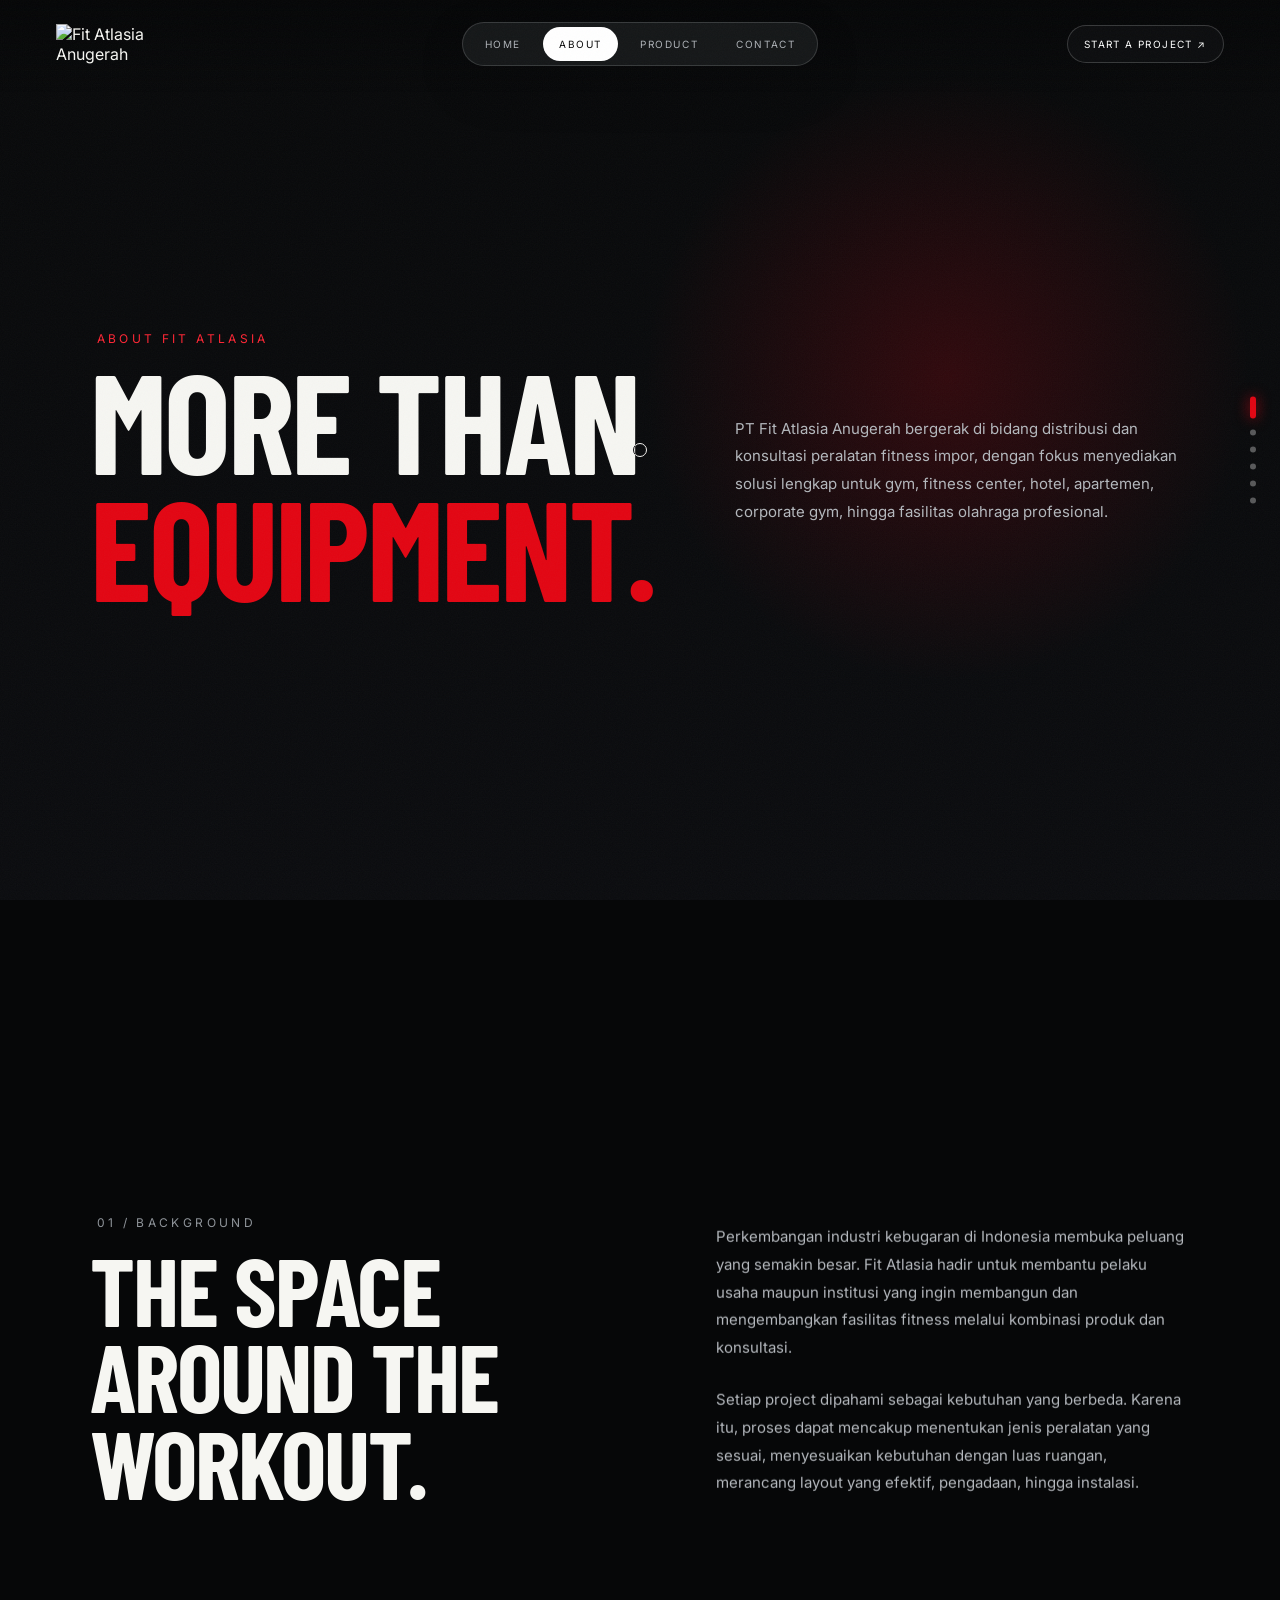
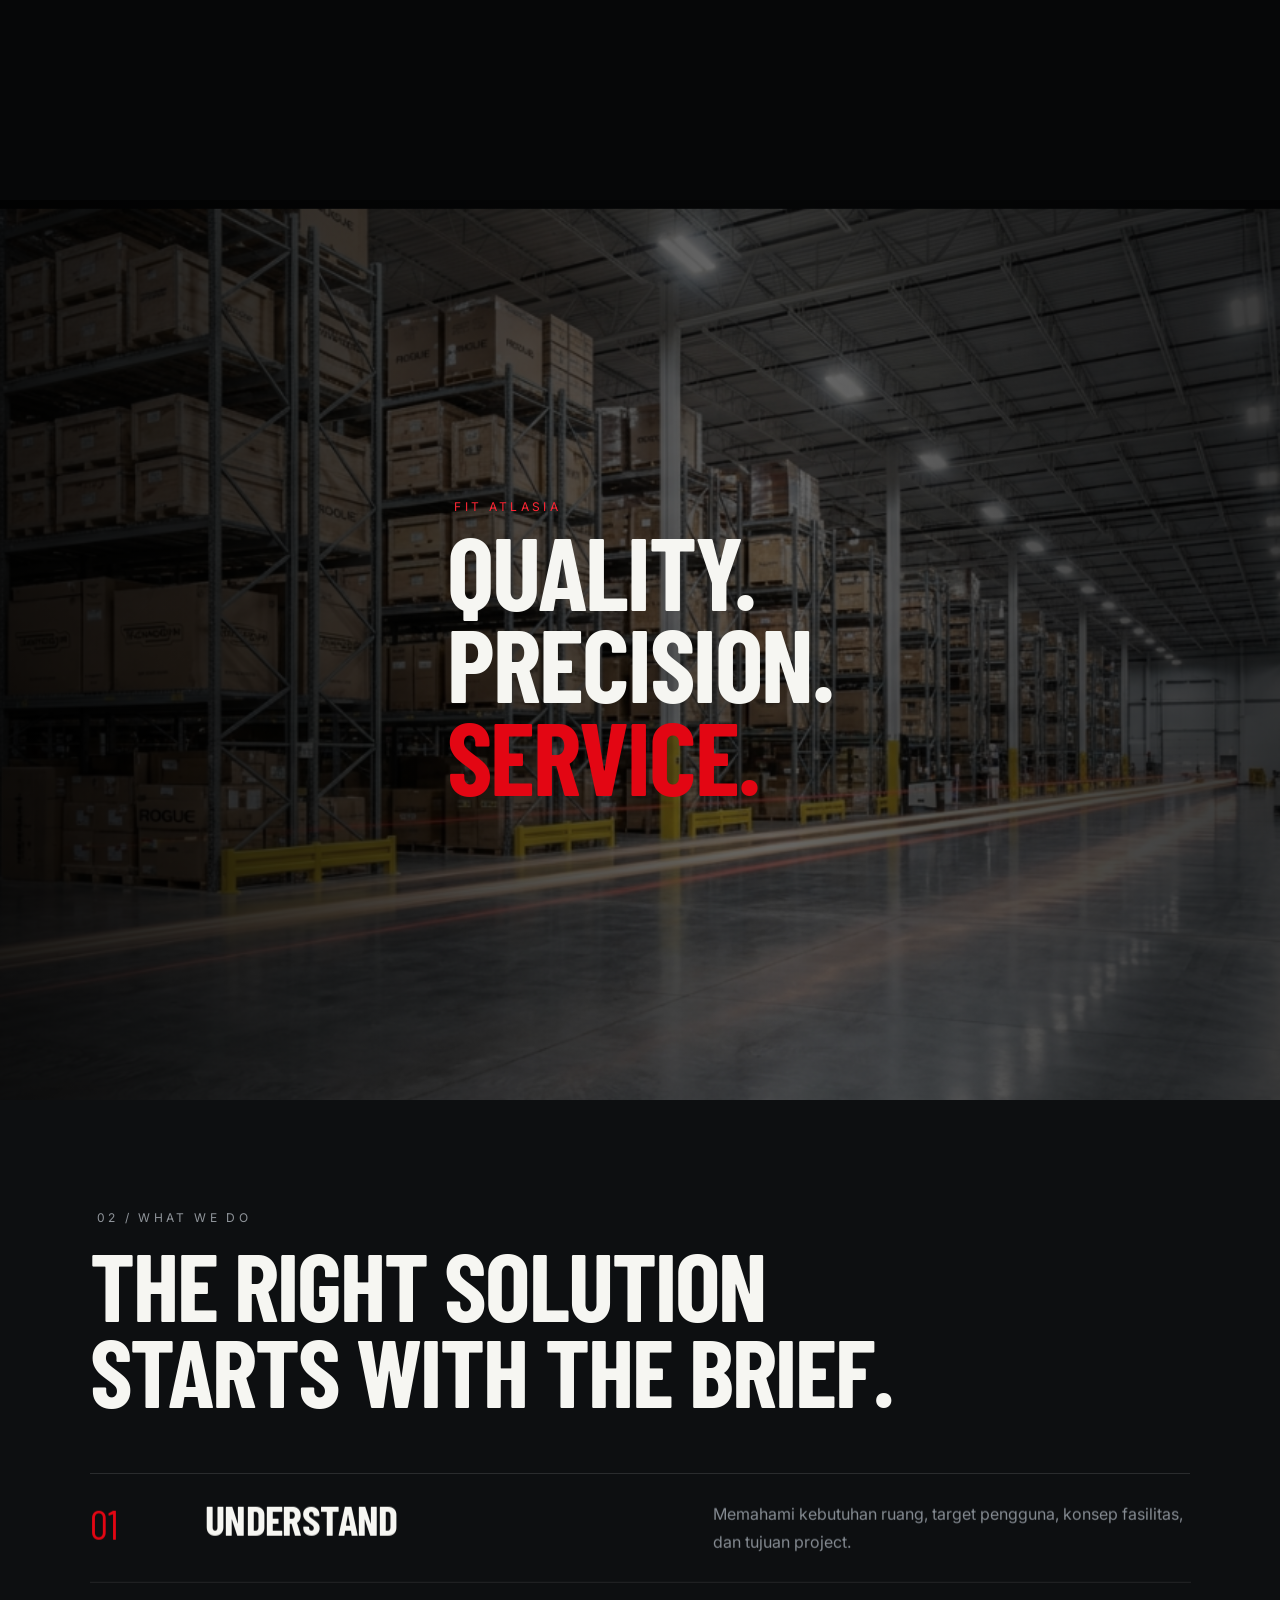
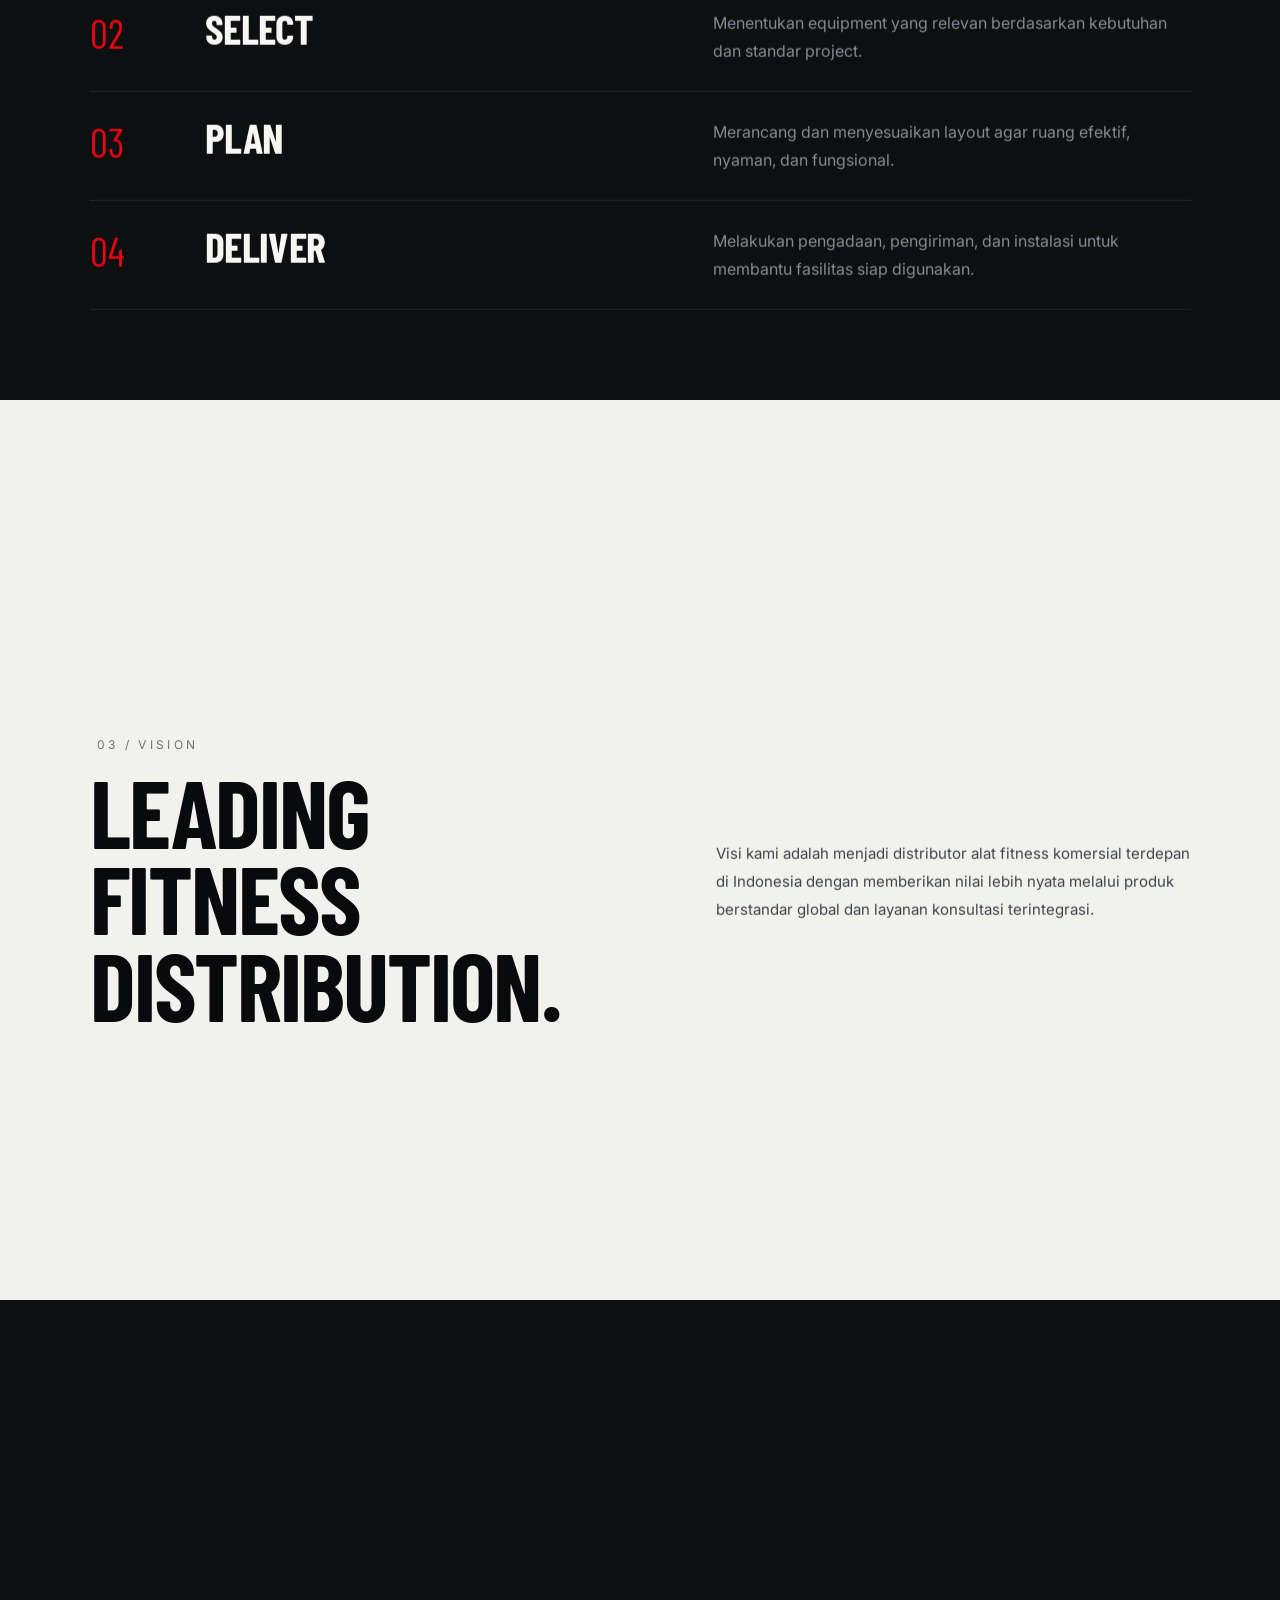
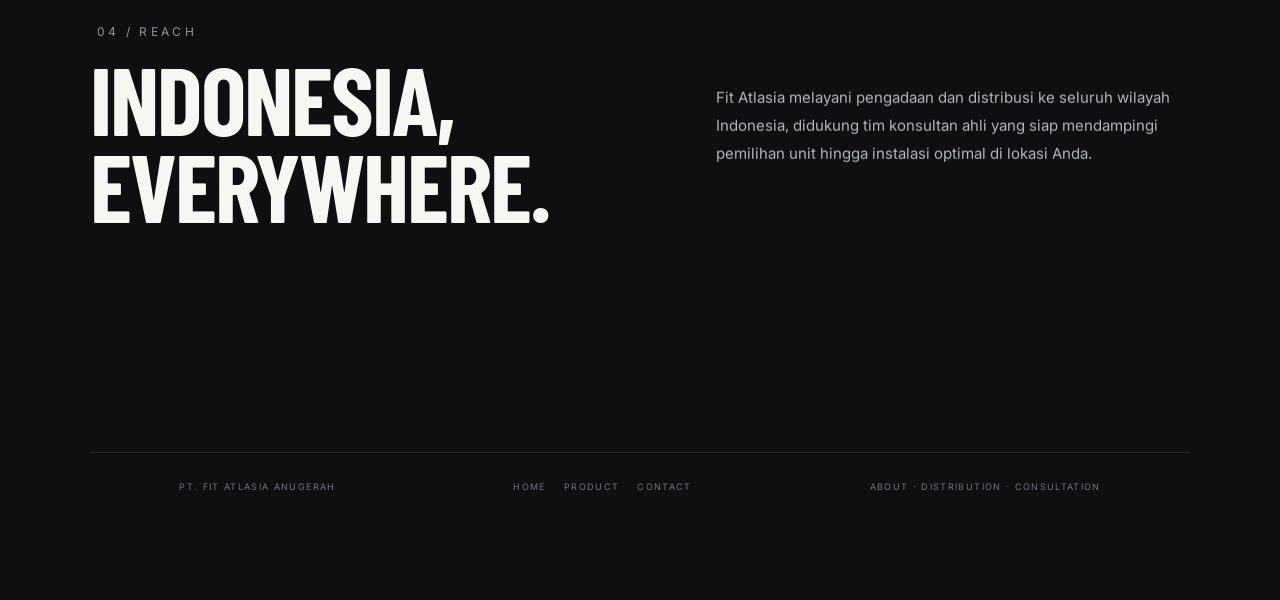
==== commit a2bac5c6: "Fix logo URL in about page header Updated logo image source URL in the header." ====
--- a/about/index.html
+++ b/about/index.html
@@ -9,7 +9,7 @@
 </head>
 <body>
   <a class="skip-link" href="#main">Skip to content</a><div class="progress"></div><div class="noise"></div><div class="cursor" id="cursor"></div>
-  <header class="site-nav"><a class="site-brand" href="/"><img src="https://fitatlasia.untukmu.site/wp-content/uploads/2026/10/fit-logo-white.webp" alt="Fit Atlasia Anugerah"></a><nav class="site-menu"><a href="/">Home</a><a class="active" href="/about/">About</a><a href="/product/">Product</a><a href="/contact/">Contact</a></nav><div class="nav-actions"><a class="nav-cta" href="/contact/">Start a project ↗</a><button class="menu-toggle" aria-label="Open menu" aria-expanded="false"><span></span><span></span></button></div></header>
+  <header class="site-nav"><a class="site-brand" href="/"><img src="https://https://cms.fitatlasia.com/wp-content/uploads/2026/10/fit-logo-white.webp/wp-content/uploads/2026/10/fit-logo-white.webp" alt="Fit Atlasia Anugerah"></a><nav class="site-menu"><a href="/">Home</a><a class="active" href="/about/">About</a><a href="/product/">Product</a><a href="/contact/">Contact</a></nav><div class="nav-actions"><a class="nav-cta" href="/contact/">Start a project ↗</a><button class="menu-toggle" aria-label="Open menu" aria-expanded="false"><span></span><span></span></button></div></header>
   <div class="mobile-panel"><nav><a href="/">Home</a><a href="/about/">About</a><a href="/product/">Product</a><a href="/contact/">Contact</a></nav></div>
 
   <main id="main">
--- a/styles.css
+++ b/styles.css
@@ -300,6 +300,56 @@
   --bg-b:#171c21;
   --glow:rgba(227,6,19,.36);
 }
+
+/* ── Product Loading Overlay ─────────────────────────────────────── */
+#productLoader{
+  position:absolute;inset:0;z-index:9999;
+  display:flex;flex-direction:column;
+  align-items:center;justify-content:center;
+  background:#08090b;
+  transition:opacity .6s ease,visibility .6s ease;
+}
+#productLoader.hidden{opacity:0;visibility:hidden;pointer-events:none}
+.loader-rings{position:relative;width:88px;height:88px}
+.loader-rings::before,.loader-rings::after{
+  content:'';position:absolute;inset:0;
+  border-radius:50%;border:2px solid transparent;
+}
+.loader-rings::before{
+  border-top-color:rgba(227,6,19,.9);
+  border-right-color:rgba(227,6,19,.3);
+  animation:fa-spin 1s linear infinite;
+}
+.loader-rings::after{
+  inset:10px;
+  border-top-color:rgba(255,255,255,.5);
+  border-left-color:rgba(255,255,255,.15);
+  animation:fa-spin .65s linear infinite reverse;
+}
+.loader-dot{
+  position:absolute;inset:0;margin:auto;
+  width:8px;height:8px;
+  background:#e30613;border-radius:50%;
+  box-shadow:0 0 18px rgba(227,6,19,.8);
+  animation:loader-pulse 1s ease-in-out infinite;
+}
+.loader-brand{
+  margin-top:28px;
+  font-family:var(--display,'Inter',sans-serif);
+  font-size:11px;font-weight:700;
+  letter-spacing:.3em;text-transform:uppercase;
+  color:rgba(246,246,242,.5);
+}
+.loader-sub{
+  margin-top:8px;font-size:10px;
+  letter-spacing:.18em;text-transform:uppercase;
+  color:rgba(246,246,242,.22);
+}
+@keyframes fa-spin{to{transform:rotate(360deg)}}
+@keyframes loader-pulse{
+  0%,100%{transform:scale(1);opacity:1}
+  50%{transform:scale(.6);opacity:.4}
+}
 .product-bg{
   position:absolute;inset:0;z-index:-10;
   background:
@@ -462,7 +512,8 @@
 .peek-card{position:relative;width:120px;height:108px;border-radius:18px;border:1px solid rgba(255,255,255,.14);background:rgba(10,12,14,.3);backdrop-filter:blur(14px);box-shadow:0 18px 70px rgba(0,0,0,.28);overflow:hidden;color:#fff;text-align:left;padding:0;transition:transform .35s ease,border-color .35s ease,background .35s ease}
 .peek-card:hover{transform:translateY(-4px);border-color:rgba(255,255,255,.3);background:rgba(15,17,20,.45)}
 .peek-image-wrap{position:absolute;inset:0;display:grid;place-items:center}
-.peek-image-wrap img{width:90%;height:86%;object-fit:contain;filter:drop-shadow(0 16px 17px rgba(0,0,0,.44));transition:transform .5s ease}
+.peek-image-wrap img{width:90%;height:86%;object-fit:contain;filter:drop-shadow(0 16px 17px rgba(0,0,0,.44));transition:transform .5s ease, opacity .3s ease;opacity:0}
+.peek-image-wrap img.img-loaded{opacity:1}
 .peek-card:hover img{transform:scale(1.04) translateY(-2px)}
 .peek-meta{position:absolute;left:9px;right:9px;bottom:8px;display:flex;justify-content:space-between;align-items:center;font-size:8px;letter-spacing:.12em;text-transform:uppercase}
 
